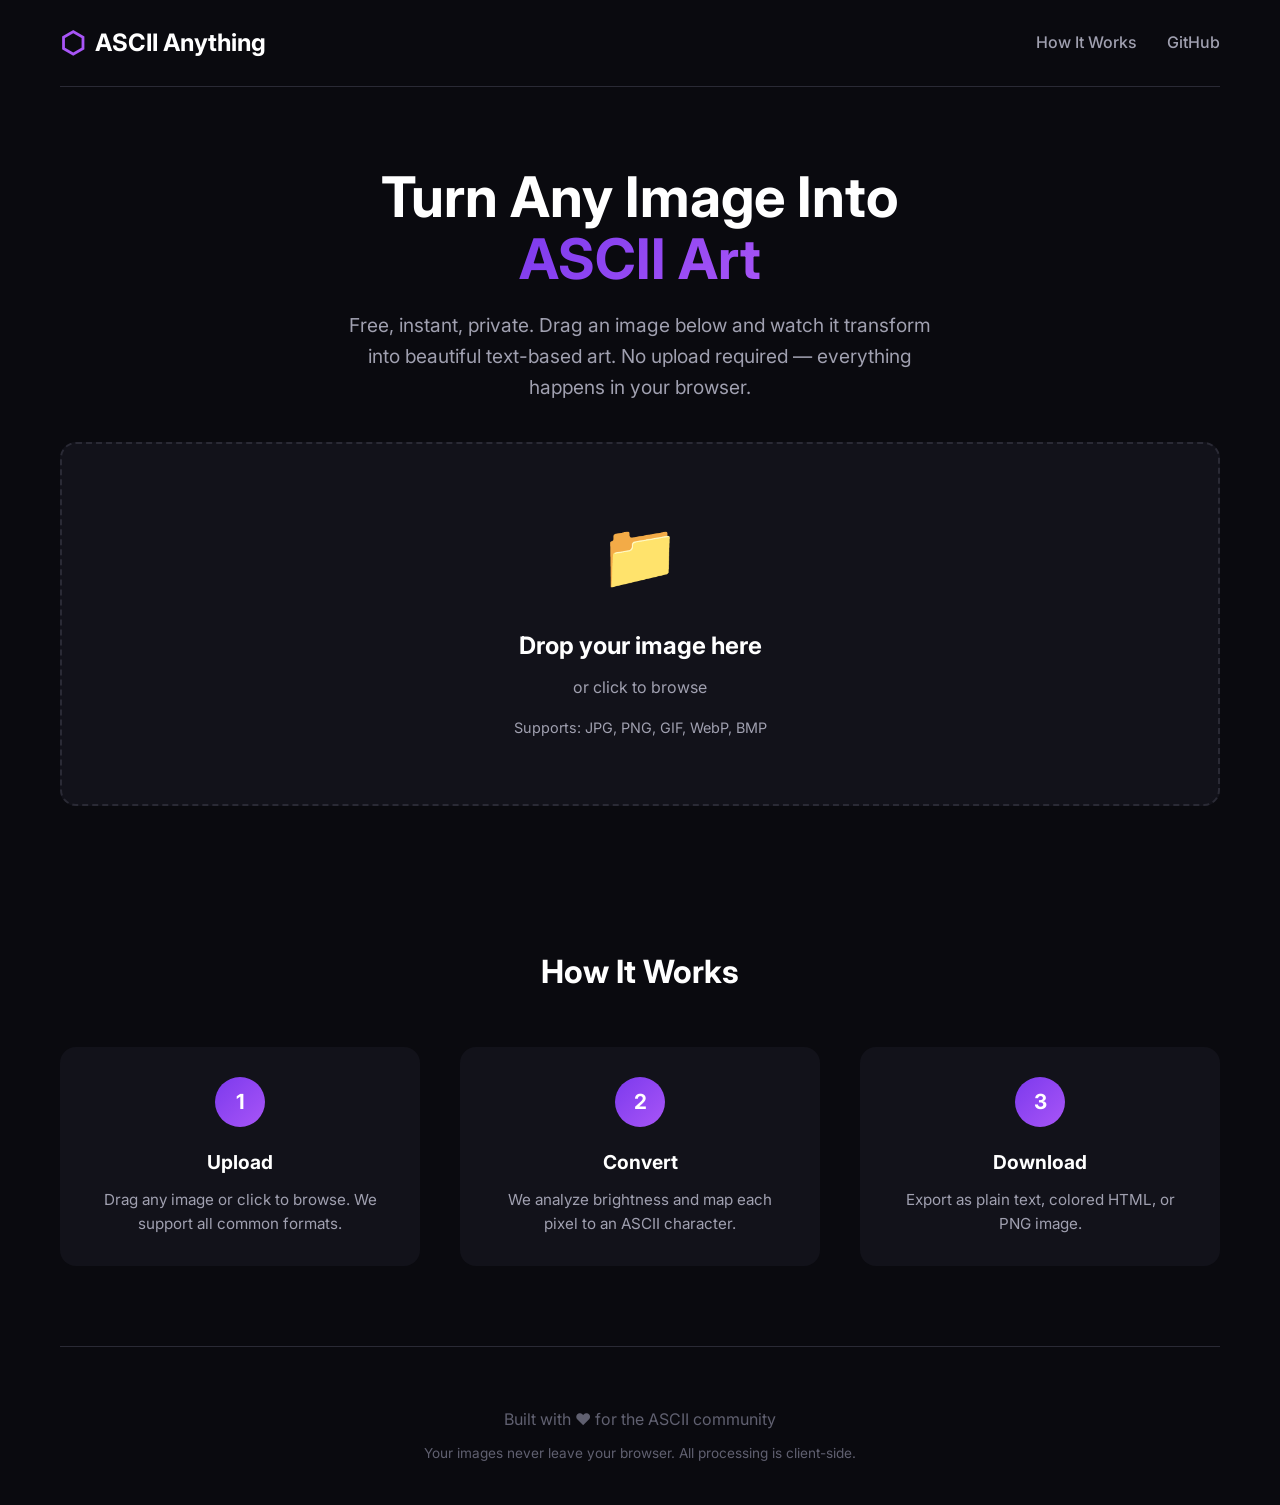
==== index.html @ 9cc3dc0c "Initial commit: ASCII Anything - Image to ASCII converter" ====
<!DOCTYPE html>
<html lang="en">
<head>
    <meta charset="UTF-8">
    <meta name="viewport" content="width=device-width, initial-scale=1.0">
    <title>ASCII Anything — Turn Any Image Into ASCII Art</title>
    <meta name="description" content="Free online ASCII art converter. Transform any image into beautiful text-based art instantly. No upload required — everything happens in your browser.">
    <link rel="stylesheet" href="styles.css">
    <link rel="preconnect" href="https://fonts.googleapis.com">
    <link rel="preconnect" href="https://fonts.gstatic.com" crossorigin>
    <link href="https://fonts.googleapis.com/css2?family=JetBrains+Mono:wght@400;500;700&family=Inter:wght@400;500;600;700&display=swap" rel="stylesheet">
</head>
<body>
    <div class="container">
        <!-- Header -->
        <header class="header">
            <div class="logo">
                <span class="logo-icon">⬡</span>
                <span class="logo-text">ASCII Anything</span>
            </div>
            <nav class="nav">
                <a href="#how-it-works" class="nav-link">How It Works</a>
                <a href="https://github.com/talberk-wq" class="nav-link" target="_blank">GitHub</a>
            </nav>
        </header>

        <!-- Hero -->
        <section class="hero">
            <h1 class="hero-title">
                Turn Any Image Into<br>
                <span class="gradient-text">ASCII Art</span>
            </h1>
            <p class="hero-subtitle">
                Free, instant, private. Drag an image below and watch it transform into beautiful text-based art. No upload required — everything happens in your browser.
            </p>
            
            <!-- Upload Zone -->
            <div class="upload-zone" id="uploadZone">
                <input type="file" id="fileInput" accept="image/*" hidden>
                <div class="upload-content">
                    <div class="upload-icon">📁</div>
                    <h3>Drop your image here</h3>
                    <p>or click to browse</p>
                    <p class="upload-hint">Supports: JPG, PNG, GIF, WebP, BMP</p>
                </div>
                <div class="upload-preview" id="uploadPreview"></div>
            </div>
        </section>

        <!-- Controls -->
        <section class="controls" id="controls" style="display: none;">
            <div class="control-group">
                <label class="control-label">Character Palette</label>
                <select id="paletteSelect" class="control-select">
                    <option value="standard">Standard ( .:-=+*#%@)</option>
                    <option value="blocks">Blocks ( ░▒▓█)</option>
                    <option value="circles">Circles ( ○◉●◎)</option>
                    <option value="matrix">Matrix ( ﾊﾐﾋｰｳｼﾅ...)</option>
                    <option value="simple">Simple ( .XO@)</option>
                    <option value="detailed">Detailed (16 chars)</option>
                </select>
            </div>

            <div class="control-group">
                <label class="control-label">Resolution</label>
                <div class="control-slider">
                    <input type="range" id="resolutionSlider" min="20" max="200" value="80">
                    <span id="resolutionValue">80 chars</span>
                </div>
            </div>

            <div class="control-group">
                <label class="control-label">Color Mode</label>
                <div class="control-toggle">
                    <button class="toggle-btn active" data-mode="grayscale">Grayscale</button>
                    <button class="toggle-btn" data-mode="color">Color</button>
                </div>
            </div>

            <div class="control-group">
                <label class="control-label">Invert</label>
                <input type="checkbox" id="invertCheck" class="control-checkbox">
            </div>

            <button class="btn-primary" id="downloadBtn">Download ASCII</button>
        </section>

        <!-- Output -->
        <section class="output" id="output" style="display: none;">
            <div class="output-tabs">
                <button class="tab-btn active" data-tab="preview">Preview</button>
                <button class="tab-btn" data-tab="text">Text</button>
            </div>

            <div class="tab-content active" id="previewTab">
                <div class="ascii-preview" id="asciiPreview"></div>
            </div>

            <div class="tab-content" id="textTab">
                <textarea id="asciiText" readonly></textarea>
            </div>
        </section>

        <!-- How It Works -->
        <section class="how-it-works" id="how-it-works">
            <h2 class="section-title">How It Works</h2>
            <div class="steps">
                <div class="step">
                    <div class="step-number">1</div>
                    <h3>Upload</h3>
                    <p>Drag any image or click to browse. We support all common formats.</p>
                </div>
                <div class="step">
                    <div class="step-number">2</div>
                    <h3>Convert</h3>
                    <p>We analyze brightness and map each pixel to an ASCII character.</p>
                </div>
                <div class="step">
                    <div class="step-number">3</div>
                    <h3>Download</h3>
                    <p>Export as plain text, colored HTML, or PNG image.</p>
                </div>
            </div>
        </section>

        <!-- Footer -->
        <footer class="footer">
            <p>Built with ❤️ for the ASCII community</p>
            <p class="footer-note">Your images never leave your browser. All processing is client-side.</p>
        </footer>
    </div>

    <script src="script.js"></script>
</body>
</html>
---- styles.css ----
/* ===== RESET & BASE ===== */
* {
    margin: 0;
    padding: 0;
    box-sizing: border-box;
}

:root {
    --bg-primary: #0a0a0f;
    --bg-secondary: #12121a;
    --bg-tertiary: #1a1a25;
    --text-primary: #ffffff;
    --text-secondary: #a0a0b0;
    --text-muted: #606070;
    --accent-primary: #7c3aed;
    --accent-secondary: #a855f7;
    --accent-glow: rgba(124, 58, 237, 0.3);
    --border-color: #2a2a35;
    --success: #22c55e;
    --font-mono: 'JetBrains Mono', monospace;
    --font-sans: 'Inter', sans-serif;
}

body {
    background: var(--bg-primary);
    color: var(--text-primary);
    font-family: var(--font-sans);
    line-height: 1.6;
    min-height: 100vh;
}

.container {
    max-width: 1200px;
    margin: 0 auto;
    padding: 0 20px;
}

/* ===== HEADER ===== */
.header {
    display: flex;
    justify-content: space-between;
    align-items: center;
    padding: 20px 0;
    border-bottom: 1px solid var(--border-color);
}

.logo {
    display: flex;
    align-items: center;
    gap: 10px;
    font-size: 1.5rem;
    font-weight: 700;
}

.logo-icon {
    color: var(--accent-secondary);
    font-size: 1.8rem;
}

.nav {
    display: flex;
    gap: 30px;
}

.nav-link {
    color: var(--text-secondary);
    text-decoration: none;
    font-weight: 500;
    transition: color 0.2s;
}

.nav-link:hover {
    color: var(--text-primary);
}

/* ===== HERO ===== */
.hero {
    text-align: center;
    padding: 80px 0 60px;
}

.hero-title {
    font-size: 3.5rem;
    font-weight: 700;
    line-height: 1.1;
    margin-bottom: 20px;
}

.gradient-text {
    background: linear-gradient(135deg, var(--accent-primary), var(--accent-secondary));
    -webkit-background-clip: text;
    -webkit-text-fill-color: transparent;
    background-clip: text;
}

.hero-subtitle {
    font-size: 1.2rem;
    color: var(--text-secondary);
    max-width: 600px;
    margin: 0 auto 40px;
}

/* ===== UPLOAD ZONE ===== */
.upload-zone {
    background: var(--bg-secondary);
    border: 2px dashed var(--border-color);
    border-radius: 16px;
    padding: 60px 40px;
    cursor: pointer;
    transition: all 0.3s;
    position: relative;
    overflow: hidden;
    min-height: 300px;
    display: flex;
    align-items: center;
    justify-content: center;
}

.upload-zone:hover,
.upload-zone.dragover {
    border-color: var(--accent-primary);
    background: var(--bg-tertiary);
    box-shadow: 0 0 40px var(--accent-glow);
}

.upload-content {
    text-align: center;
}

.upload-icon {
    font-size: 4rem;
    margin-bottom: 20px;
}

.upload-content h3 {
    font-size: 1.5rem;
    margin-bottom: 10px;
}

.upload-content p {
    color: var(--text-secondary);
    margin-bottom: 5px;
}

.upload-hint {
    font-size: 0.9rem;
    color: var(--text-muted);
    margin-top: 15px;
}

.upload-preview {
    position: absolute;
    top: 0;
    left: 0;
    right: 0;
    bottom: 0;
    display: none;
    align-items: center;
    justify-content: center;
    background: var(--bg-primary);
}

.upload-preview.active {
    display: flex;
}

.upload-preview img {
    max-width: 100%;
    max-height: 100%;
    object-fit: contain;
}

/* ===== CONTROLS ===== */
.controls {
    background: var(--bg-secondary);
    border-radius: 16px;
    padding: 30px;
    margin: 40px 0;
    display: grid;
    grid-template-columns: repeat(auto-fit, minmax(200px, 1fr));
    gap: 25px;
    align-items: end;
}

.control-group {
    display: flex;
    flex-direction: column;
    gap: 8px;
}

.control-label {
    font-weight: 600;
    font-size: 0.9rem;
    color: var(--text-secondary);
}

.control-select {
    background: var(--bg-tertiary);
    border: 1px solid var(--border-color);
    border-radius: 8px;
    padding: 12px;
    color: var(--text-primary);
    font-family: var(--font-sans);
    font-size: 1rem;
    cursor: pointer;
}

.control-slider {
    display: flex;
    align-items: center;
    gap: 15px;
}

.control-slider input[type="range"] {
    flex: 1;
    height: 6px;
    border-radius: 3px;
    background: var(--bg-tertiary);
    appearance: none;
    cursor: pointer;
}

.control-slider input[type="range"]::-webkit-slider-thumb {
    appearance: none;
    width: 18px;
    height: 18px;
    border-radius: 50%;
    background: var(--accent-primary);
    cursor: pointer;
}

.control-slider span {
    min-width: 80px;
    text-align: right;
    font-family: var(--font-mono);
    color: var(--accent-secondary);
}

.control-toggle {
    display: flex;
    gap: 10px;
}

.toggle-btn {
    flex: 1;
    padding: 10px;
    background: var(--bg-tertiary);
    border: 1px solid var(--border-color);
    border-radius: 8px;
    color: var(--text-secondary);
    cursor: pointer;
    transition: all 0.2s;
    font-weight: 500;
}

.toggle-btn.active {
    background: var(--accent-primary);
    border-color: var(--accent-primary);
    color: white;
}

.control-checkbox {
    width: 20px;
    height: 20px;
    cursor: pointer;
}

.btn-primary {
    background: linear-gradient(135deg, var(--accent-primary), var(--accent-secondary));
    border: none;
    border-radius: 8px;
    padding: 14px 28px;
    color: white;
    font-weight: 600;
    font-size: 1rem;
    cursor: pointer;
    transition: transform 0.2s, box-shadow 0.2s;
}

.btn-primary:hover {
    transform: translateY(-2px);
    box-shadow: 0 10px 30px var(--accent-glow);
}

/* ===== OUTPUT ===== */
.output {
    margin: 40px 0;
}

.output-tabs {
    display: flex;
    gap: 10px;
    margin-bottom: 20px;
}

.tab-btn {
    background: var(--bg-secondary);
    border: 1px solid var(--border-color);
    border-radius: 8px;
    padding: 10px 20px;
    color: var(--text-secondary);
    cursor: pointer;
    transition: all 0.2s;
    font-weight: 500;
}

.tab-btn.active {
    background: var(--accent-primary);
    border-color: var(--accent-primary);
    color: white;
}

.tab-content {
    display: none;
}

.tab-content.active {
    display: block;
}

.ascii-preview {
    background: var(--bg-secondary);
    border-radius: 16px;
    padding: 30px;
    overflow: auto;
    max-height: 600px;
    font-family: var(--font-mono);
    font-size: 8px;
    line-height: 1;
    white-space: pre;
    color: var(--text-primary);
}

#asciiText {
    width: 100%;
    height: 400px;
    background: var(--bg-secondary);
    border: 1px solid var(--border-color);
    border-radius: 16px;
    padding: 20px;
    font-family: var(--font-mono);
    font-size: 10px;
    color: var(--text-primary);
    resize: vertical;
}

/* ===== HOW IT WORKS ===== */
.how-it-works {
    padding: 80px 0;
}

.section-title {
    text-align: center;
    font-size: 2rem;
    font-weight: 700;
    margin-bottom: 50px;
}

.steps {
    display: grid;
    grid-template-columns: repeat(auto-fit, minmax(250px, 1fr));
    gap: 40px;
}

.step {
    text-align: center;
    padding: 30px;
    background: var(--bg-secondary);
    border-radius: 16px;
}

.step-number {
    width: 50px;
    height: 50px;
    background: linear-gradient(135deg, var(--accent-primary), var(--accent-secondary));
    border-radius: 50%;
    display: flex;
    align-items: center;
    justify-content: center;
    font-weight: 700;
    font-size: 1.3rem;
    margin: 0 auto 20px;
}

.step h3 {
    margin-bottom: 10px;
    font-size: 1.2rem;
}

.step p {
    color: var(--text-secondary);
    font-size: 0.95rem;
}

/* ===== GALLERY ===== */
.gallery {
    padding: 80px 0;
    background: var(--bg-secondary);
    margin: 0 -20px;
    padding-left: 20px;
    padding-right: 20px;
}

.gallery-grid {
    display: grid;
    grid-template-columns: repeat(auto-fit, minmax(200px, 1fr));
    gap: 30px;
    max-width: 1200px;
    margin: 0 auto;
}

.gallery-item {
    text-align: center;
}

.gallery-ascii {
    background: var(--bg-primary);
    border-radius: 12px;
    padding: 20px;
    margin-bottom: 15px;
    overflow: hidden;
}

.gallery-ascii pre {
    font-family: var(--font-mono);
    font-size: 6px;
    line-height: 1;
    color: var(--text-primary);
}

.gallery-item p {
    color: var(--text-secondary);
    font-weight: 500;
}

/* ===== FOOTER ===== */
.footer {
    text-align: center;
    padding: 60px 0 40px;
    color: var(--text-muted);
    border-top: 1px solid var(--border-color);
}

.footer-note {
    font-size: 0.85rem;
    margin-top: 10px;
}

/* ===== RESPONSIVE ===== */
@media (max-width: 768px) {
    .hero-title {
        font-size: 2.5rem;
    }

    .header {
        flex-direction: column;
        gap: 20px;
    }

    .nav {
        gap: 20px;
    }

    .controls {
        grid-template-columns: 1fr;
    }

    .upload-zone {
        padding: 40px 20px;
    }
}
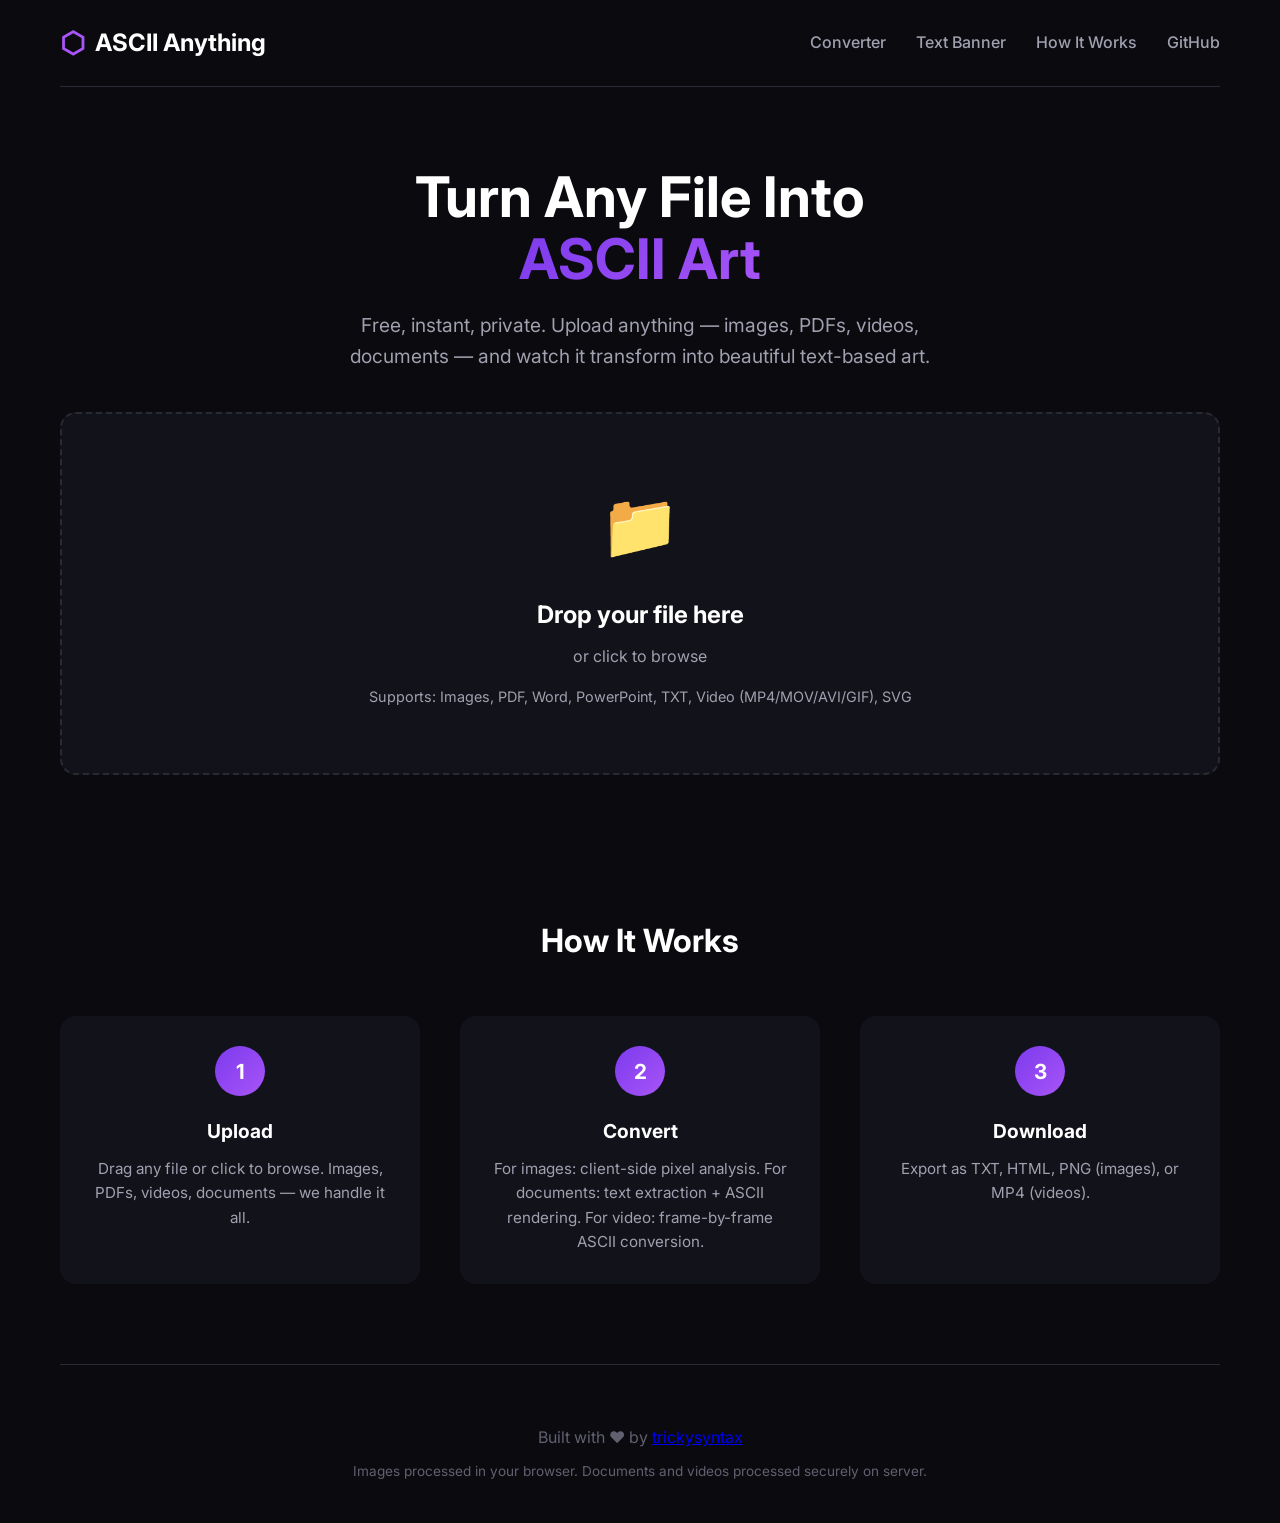
==== commit bdd6450a: "Add video/document support + dedicated banner page - Flask backend with document (PDF/DOCX/PPTX/TXT)" ====
--- a/index.html
+++ b/index.html
@@ -3,8 +3,8 @@
 <head>
     <meta charset="UTF-8">
     <meta name="viewport" content="width=device-width, initial-scale=1.0">
-    <title>ASCII Anything — Turn Any Image Into ASCII Art</title>
-    <meta name="description" content="Free online ASCII art converter. Transform any image into beautiful text-based art instantly. No upload required — everything happens in your browser.">
+    <title>ASCII Anything — Turn Any File Into ASCII Art</title>
+    <meta name="description" content="Free online ASCII art converter. Images, PDFs, videos, documents — transform anything into beautiful text-based art.">
     <link rel="stylesheet" href="styles.css">
     <link rel="preconnect" href="https://fonts.googleapis.com">
     <link rel="preconnect" href="https://fonts.gstatic.com" crossorigin>
@@ -19,36 +19,41 @@
                 <span class="logo-text">ASCII Anything</span>
             </div>
             <nav class="nav">
+                <a href="/" class="nav-link">Converter</a>
+                <a href="/banner" class="nav-link">Text Banner</a>
                 <a href="#how-it-works" class="nav-link">How It Works</a>
-                <a href="https://github.com/talberk-wq" class="nav-link" target="_blank">GitHub</a>
+                <a href="https://github.com/talberk-wq/ascii-anything" class="nav-link" target="_blank">GitHub</a>
             </nav>
         </header>
 
         <!-- Hero -->
         <section class="hero">
             <h1 class="hero-title">
-                Turn Any Image Into<br>
+                Turn Any File Into<br>
                 <span class="gradient-text">ASCII Art</span>
             </h1>
             <p class="hero-subtitle">
-                Free, instant, private. Drag an image below and watch it transform into beautiful text-based art. No upload required — everything happens in your browser.
+                Free, instant, private. Upload anything — images, PDFs, videos, documents — and watch it transform into beautiful text-based art.
             </p>
             
             <!-- Upload Zone -->
             <div class="upload-zone" id="uploadZone">
-                <input type="file" id="fileInput" accept="image/*" hidden>
+                <input type="file" id="fileInput" accept="image/*,.pdf,.doc,.docx,.ppt,.pptx,.txt,.mp4,.mov,.avi,.gif,.svg" hidden>
                 <div class="upload-content">
                     <div class="upload-icon">📁</div>
-                    <h3>Drop your image here</h3>
+                    <h3>Drop your file here</h3>
                     <p>or click to browse</p>
-                    <p class="upload-hint">Supports: JPG, PNG, GIF, WebP, BMP</p>
+                    <p class="upload-hint">Supports: Images, PDF, Word, PowerPoint, TXT, Video (MP4/MOV/AVI/GIF), SVG</p>
                 </div>
                 <div class="upload-preview" id="uploadPreview"></div>
+                <div class="video-preview" id="videoPreview" style="display:none;">
+                    <video id="videoElement" controls style="max-width:100%;max-height:300px;"></video>
+                </div>
             </div>
         </section>
 
-        <!-- Controls -->
-        <section class="controls" id="controls" style="display: none;">
+        <!-- Image Controls -->
+        <section class="controls" id="imageControls" style="display: none;">
             <div class="control-group">
                 <label class="control-label">Character Palette</label>
                 <select id="paletteSelect" class="control-select">
@@ -85,6 +90,39 @@
             <button class="btn-primary" id="downloadBtn">Download ASCII</button>
         </section>
 
+        <!-- Video Controls -->
+        <section class="controls" id="videoControls" style="display: none;">
+            <div class="control-group">
+                <label class="control-label">Video Length (seconds)</label>
+                <div class="control-slider">
+                    <input type="range" id="videoLengthSlider" min="1" max="30" value="5">
+                    <span id="videoLengthValue">5 sec</span>
+                </div>
+            </div>
+
+            <div class="control-group">
+                <label class="control-label">Resolution</label>
+                <select id="videoResolution" class="control-select">
+                    <option value="80">Low (80 chars)</option>
+                    <option value="120" selected>Medium (120 chars)</option>
+                    <option value="160">High (160 chars)</option>
+                </select>
+            </div>
+
+            <div class="control-group">
+                <label class="control-label">Color</label>
+                <input type="checkbox" id="videoColor" class="control-checkbox" checked>
+            </div>
+
+            <button class="btn-primary" id="convertVideoBtn">Convert to ASCII Video</button>
+            <div id="videoProgress" style="margin-top:15px;display:none;">
+                <div style="background:#1a1a2e;border-radius:4px;overflow:hidden;">
+                    <div id="progressBar" style="background:#00ff00;height:20px;width:0%;transition:width 0.3s;"></div>
+                </div>
+                <p id="progressText" style="margin-top:8px;font-size:0.9em;">Processing...</p>
+            </div>
+        </section>
+
         <!-- Output -->
         <section class="output" id="output" style="display: none;">
             <div class="output-tabs">
@@ -108,25 +146,25 @@
                 <div class="step">
                     <div class="step-number">1</div>
                     <h3>Upload</h3>
-                    <p>Drag any image or click to browse. We support all common formats.</p>
+                    <p>Drag any file or click to browse. Images, PDFs, videos, documents — we handle it all.</p>
                 </div>
                 <div class="step">
                     <div class="step-number">2</div>
                     <h3>Convert</h3>
-                    <p>We analyze brightness and map each pixel to an ASCII character.</p>
+                    <p>For images: client-side pixel analysis. For documents: text extraction + ASCII rendering. For video: frame-by-frame ASCII conversion.</p>
                 </div>
                 <div class="step">
                     <div class="step-number">3</div>
                     <h3>Download</h3>
-                    <p>Export as plain text, colored HTML, or PNG image.</p>
+                    <p>Export as TXT, HTML, PNG (images), or MP4 (videos).</p>
                 </div>
             </div>
         </section>
 
         <!-- Footer -->
         <footer class="footer">
-            <p>Built with ❤️ for the ASCII community</p>
-            <p class="footer-note">Your images never leave your browser. All processing is client-side.</p>
+            <p>Built with ❤️ by <a href="https://github.com/trickysyntax" target="_blank">trickysyntax</a></p>
+            <p class="footer-note">Images processed in your browser. Documents and videos processed securely on server.</p>
         </footer>
     </div>
 
